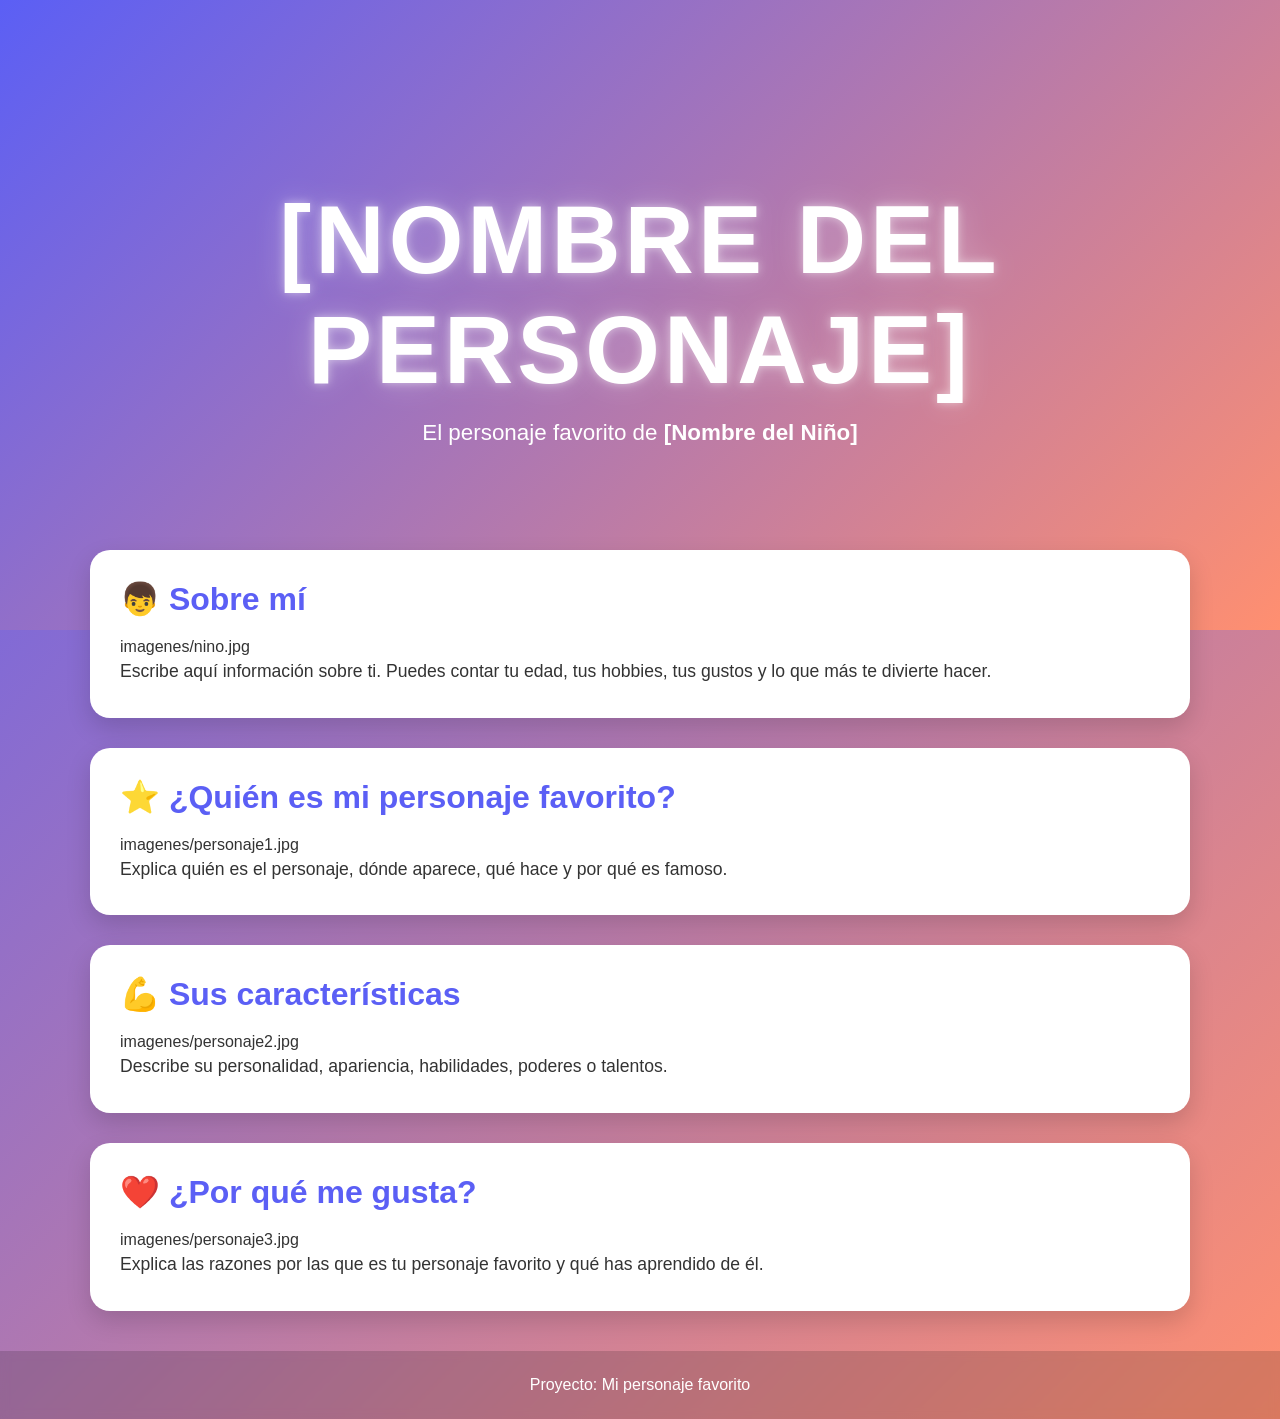
==== docs/personajeFavorito/index.html @ 92a60a09 "Automated update" ====
<!DOCTYPE html>
<html lang="es">

<head>
    <meta charset="UTF-8">
    <meta name="viewport" content="width=device-width, initial-scale=1.0">
    <title>[Nombre del Personaje]</title>
    <link rel="stylesheet" href="style.css">
</head>

<body>

    <header class="hero">
        <div class="hero-content">
            <h1>[NOMBRE DEL PERSONAJE]</h1>
            <p>El personaje favorito de <strong>[Nombre del Niño]</strong></p>
        </div>
    </header>

    <main>

        <section class="card">
            <h2>👦 Sobre mí</h2>
            imagenes/nino.jpg

            <p>
                Escribe aquí información sobre ti.
                Puedes contar tu edad, tus hobbies,
                tus gustos y lo que más te divierte hacer.
            </p>
        </section>

        <section class="card">
            <h2>⭐ ¿Quién es mi personaje favorito?</h2>
            imagenes/personaje1.jpg

            <p>
                Explica quién es el personaje, dónde aparece,
                qué hace y por qué es famoso.
            </p>
        </section>

        <section class="card">
            <h2>💪 Sus características</h2>
            imagenes/personaje2.jpg

            <p>
                Describe su personalidad, apariencia,
                habilidades, poderes o talentos.
            </p>
        </section>

        <section class="card">
            <h2>❤️ ¿Por qué me gusta?</h2>
            imagenes/personaje3.jpg

            <p>
                Explica las razones por las que es tu personaje favorito
                y qué has aprendido de él.
            </p>
        </section>

    </main>

    <footer>
        <p>Proyecto: Mi personaje favorito</p>
    </footer>

</body>

</html>
---- docs/personajeFavorito/style.css ----
/*======================================
  PALETA DE COLORES
======================================*/
:root {
    --color-primario: #5b5ff5;
    --color-secundario: #ff8f70;
}

/*======================================
  CONFIGURACIÓN GENERAL
======================================*/
* {
    margin: 0;
    padding: 0;
    box-sizing: border-box;
}

body {
    font-family: "Segoe UI", Arial, sans-serif;

    background: linear-gradient(
        135deg,
        var(--color-primario),
        var(--color-secundario)
    );

    min-height: 100vh;
    color: #333;
}

/*======================================
  HERO
======================================*/
.hero {
    height: 70vh;

    display: flex;
    justify-content: center;
    align-items: center;

    text-align: center;

    background: linear-gradient(
        135deg,
        var(--color-primario),
        var(--color-secundario)
    );

    color: white;
}

.hero-content {
    animation: aparecer 1.5s ease;
}

.hero h1 {
    font-size: clamp(3rem, 8vw, 6rem);
    letter-spacing: 4px;
    text-transform: uppercase;

    text-shadow:
        0 0 10px rgba(255,255,255,.5),
        0 0 30px rgba(255,255,255,.3);

    animation: flotar 3s ease-in-out infinite;
}

.hero p {
    font-size: 1.4rem;
    margin-top: 15px;
}

/*======================================
  CONTENEDOR
======================================*/
main {
    width: 90%;
    max-width: 1100px;

    margin: -80px auto 40px;
}

/*======================================
  TARJETAS
======================================*/
.card {
    background: white;

    margin-bottom: 30px;
    padding: 30px;

    border-radius: 20px;

    box-shadow: 0 10px 25px rgba(0,0,0,.15);

    transition: .3s;
}

.card:hover {
    transform: translateY(-8px);
}

.card h2 {
    color: var(--color-primario);
    margin-bottom: 20px;
    font-size: 2rem;
}

.card img {
    width: 100%;
    max-width: 450px;

    display: block;
    margin: 20px auto;

    border-radius: 15px;

    transition: .4s;
}

.card img:hover {
    transform: scale(1.05);
}

.card p {
    font-size: 1.1rem;
    line-height: 1.8;
}

/*======================================
  FOOTER
======================================*/
footer {
    text-align: center;

    padding: 25px;

    color: white;

    background: rgba(0,0,0,.15);

    backdrop-filter: blur(5px);
}

/*======================================
  ANIMACIONES
======================================*/
@keyframes aparecer {
    from {
        opacity: 0;
        transform: translateY(40px);
    }

    to {
        opacity: 1;
        transform: translateY(0);
    }
}

@keyframes flotar {
    0% {
        transform: translateY(0);
    }

    50% {
        transform: translateY(-10px);
    }

    100% {
        transform: translateY(0);
    }
}

/*======================================
  RESPONSIVE
======================================*/
@media (max-width: 768px) {

    .hero {
        height: 55vh;
    }

    .hero p {
        font-size: 1rem;
    }

    .card {
        padding: 20px;
    }

    .card h2 {
        font-size: 1.5rem;
    }
}
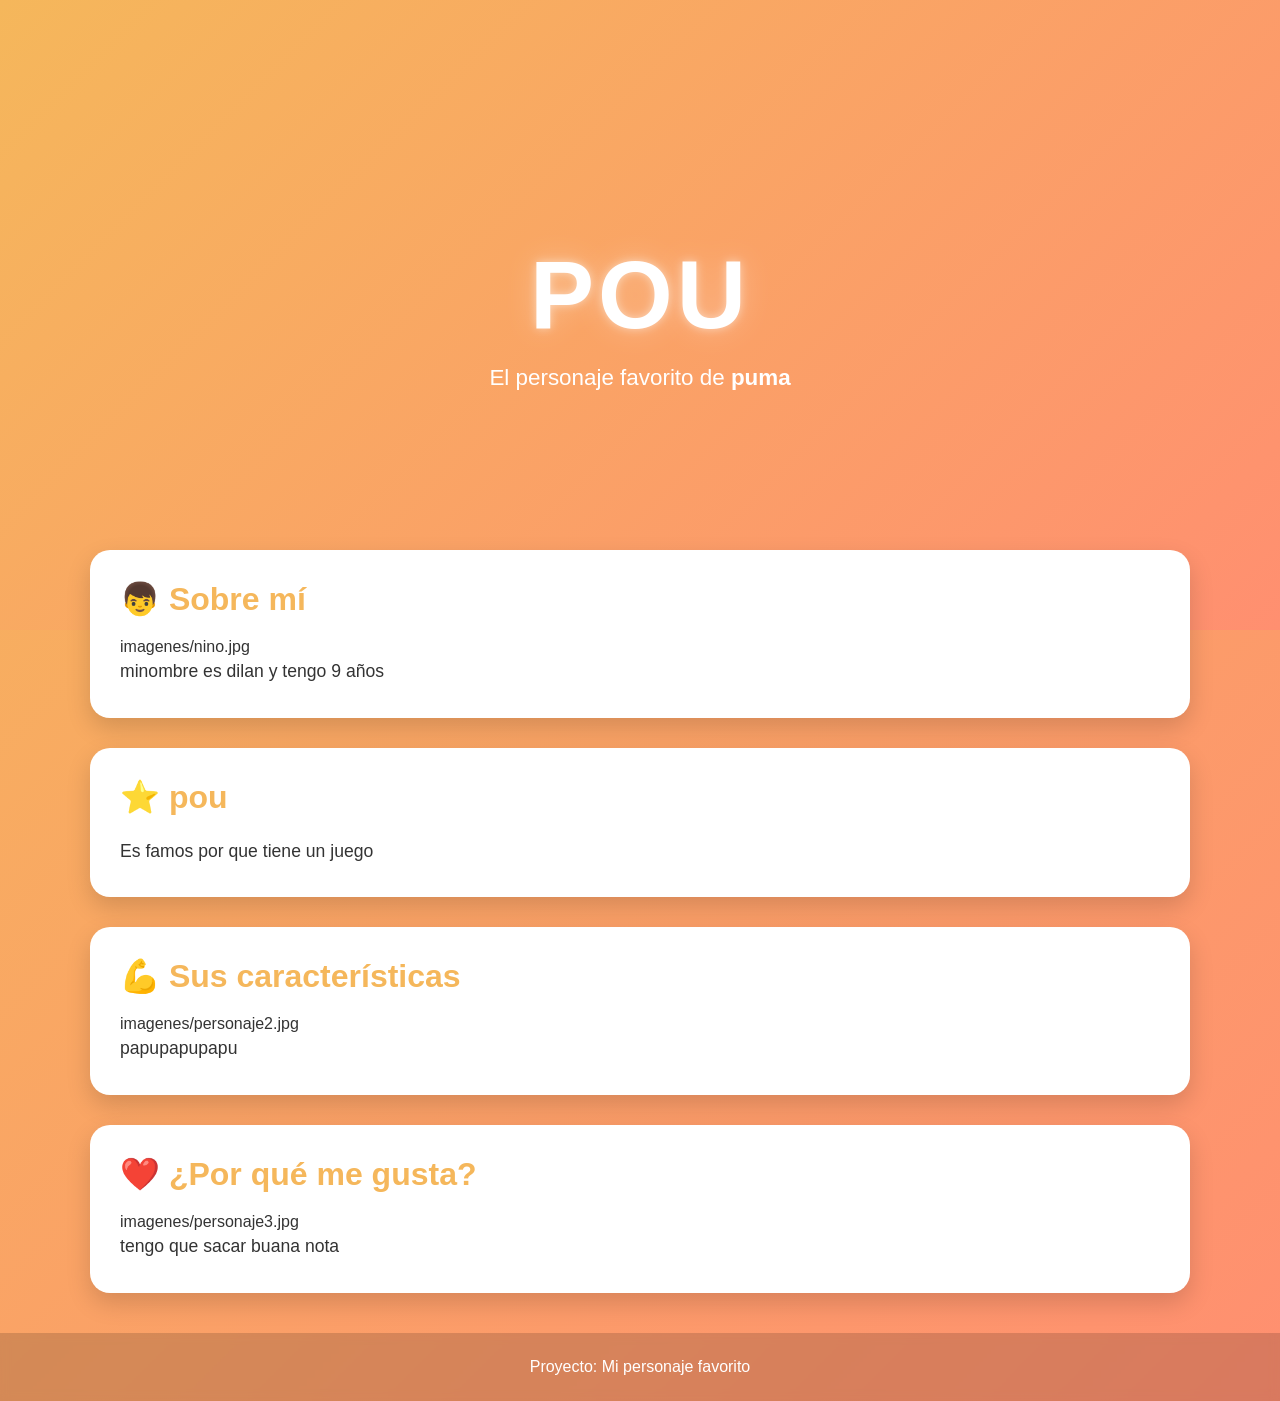
==== commit df9ae2c3: "Mi envio" ====
--- a/docs/personajeFavorito/index.html
+++ b/docs/personajeFavorito/index.html
@@ -4,7 +4,9 @@
 <head>
     <meta charset="UTF-8">
     <meta name="viewport" content="width=device-width, initial-scale=1.0">
-    <title>[Nombre del Personaje]</title>
+    <title>papu
+
+    </title>
     <link rel="stylesheet" href="style.css">
 </head>
 
@@ -12,8 +14,8 @@
 
     <header class="hero">
         <div class="hero-content">
-            <h1>[NOMBRE DEL PERSONAJE]</h1>
-            <p>El personaje favorito de <strong>[Nombre del Niño]</strong></p>
+            <h1>pou</h1>
+            <p>El personaje favorito de <strong>puma</strong></p>
         </div>
     </header>
 
@@ -24,19 +26,15 @@
             imagenes/nino.jpg
 
             <p>
-                Escribe aquí información sobre ti.
-                Puedes contar tu edad, tus hobbies,
-                tus gustos y lo que más te divierte hacer.
+                minombre es dilan y tengo 9 años
             </p>
         </section>
 
         <section class="card">
-            <h2>⭐ ¿Quién es mi personaje favorito?</h2>
-            imagenes/personaje1.jpg
+            <h2>⭐ pou</h2>
 
             <p>
-                Explica quién es el personaje, dónde aparece,
-                qué hace y por qué es famoso.
+                Es famos por que tiene un juego
             </p>
         </section>
 
@@ -45,8 +43,7 @@
             imagenes/personaje2.jpg
 
             <p>
-                Describe su personalidad, apariencia,
-                habilidades, poderes o talentos.
+             papupapupapu  
             </p>
         </section>
 
@@ -55,8 +52,7 @@
             imagenes/personaje3.jpg
 
             <p>
-                Explica las razones por las que es tu personaje favorito
-                y qué has aprendido de él.
+                tengo que sacar buana nota
             </p>
         </section>
 
--- a/docs/personajeFavorito/style.css
+++ b/docs/personajeFavorito/style.css
@@ -2,7 +2,7 @@
   PALETA DE COLORES
 ======================================*/
 :root {
-    --color-primario: #5b5ff5;
+    --color-primario: #f5b75b;
     --color-secundario: #ff8f70;
 }
 
